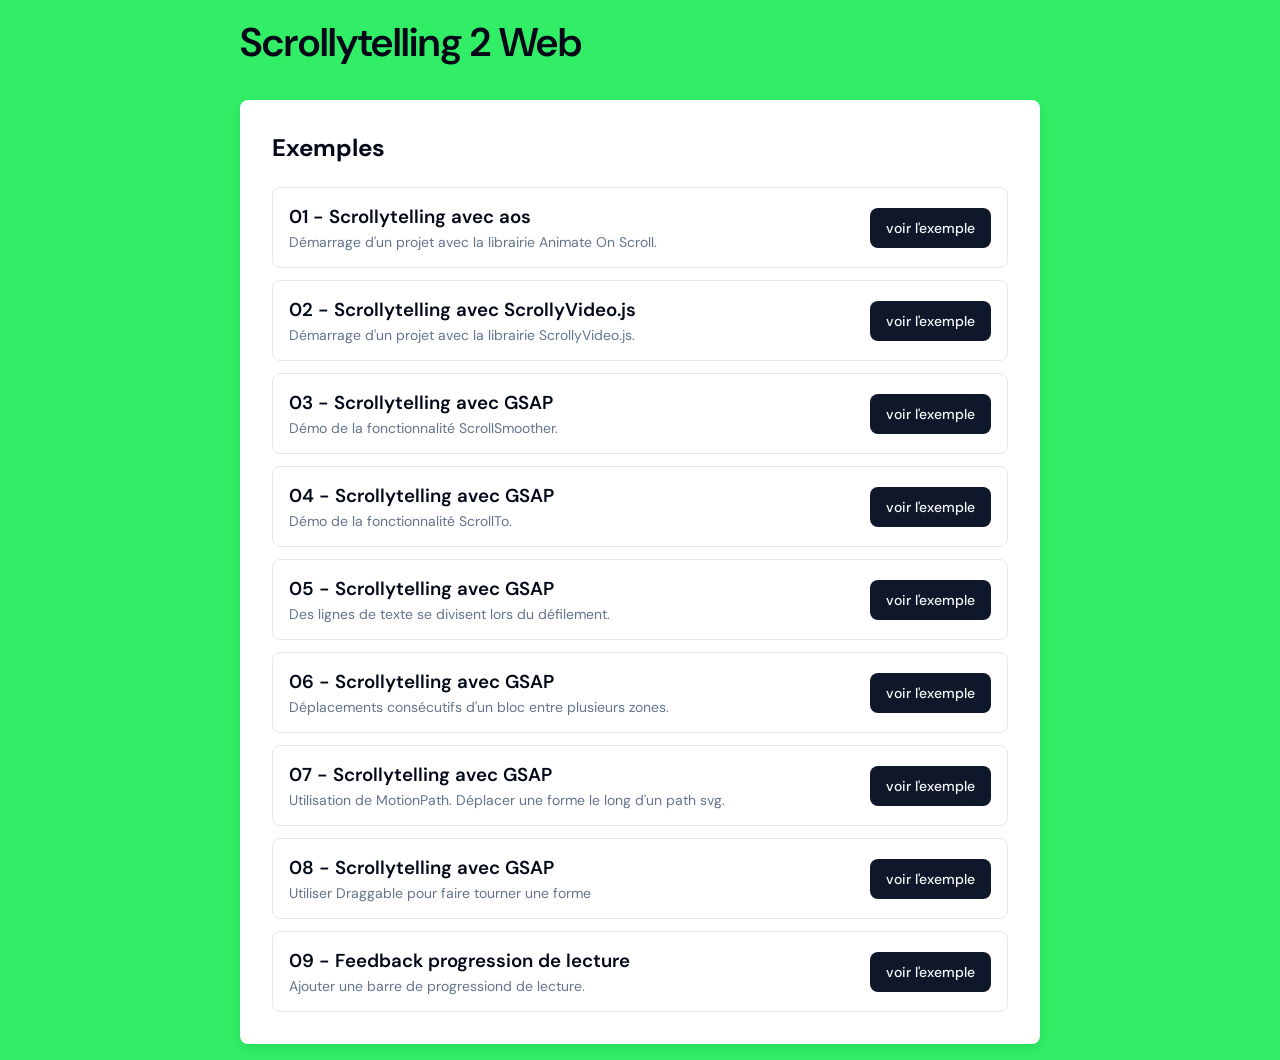
==== index.html @ ee950cd8 "update nov 2026" ====
<!DOCTYPE html>
<html lang="fr">

    <head>
        <meta charset="UTF-8">
        <meta name="viewport" content="width=device-width, initial-scale=1.0">
        <link rel="icon" type="image/x-icon" href="favicon.ico">
        <title>Scrollytelling 2 Web</title>
        <style>
            @import url('https://fonts.googleapis.com/css2?family=DM+Sans:ital,opsz,wght@0,9..40,100..1000;1,9..40,100..1000&display=swap');

            /* Variables pour les couleurs inspirées de shadcn/ui */
            :root {
                --background: hsl(0, 0%, 100%);
                --foreground: hsl(222.2, 84%, 4.9%);
                --card: hsl(0, 0%, 100%);
                --card-foreground: hsl(222.2, 84%, 4.9%);
                --popover: hsl(0, 0%, 100%);
                --popover-foreground: hsl(222.2, 84%, 4.9%);
                --primary: hsl(222.2, 47.4%, 11.2%);
                --primary-foreground: hsl(210, 40%, 98%);
                /* --secondary: hsl(210, 40%, 96.1%);*/
                --secondary: hsl(155, 49%, 49%);
                --secondary-foreground: hsl(222.2, 47.4%, 11.2%);
                --muted: hsl(278, 40%, 96%);
                --muted-foreground: hsl(215.4, 16.3%, 46.9%);
                --accent: hsl(210, 40%, 96.1%);
                --accent-foreground: hsl(222.2, 47.4%, 11.2%);
                --destructive: hsl(0, 84.2%, 60.2%);
                --destructive-foreground: hsl(210, 40%, 98%);
                --border: hsl(214.3, 31.8%, 91.4%);
                --input: hsl(214.3, 31.8%, 91.4%);
                --ring: hsl(222.2, 84%, 4.9%);
                --radius: 0.5rem;
            }

            /* Styles globaux */
            * {
                margin: 0;
                padding: 0;
                box-sizing: border-box;
                font-family: "DM Sans", sans-serif;
                font-optical-sizing: auto;
            }

            body {
                color: var(--foreground);
                display: flex;
                flex-direction: column;
                justify-content: center;
                align-items: center;
                min-height: 100vh;
                padding: 1rem;
                background-color: #31ee66;

            }

            .page-header {
                width: 100%;
                max-width: 800px;
                margin-bottom: 2rem;
                display: flex;
                align-items: center;
                gap: 1rem;
            }

            .container {
                width: 100%;
                max-width: 800px;
                padding: 2rem;
                background-color: white;
                border-radius: var(--radius);
                box-shadow: 0 4px 12px rgba(0, 0, 0, 0.1);
            }

            h1 {
                font-size: 2.5rem;
                font-weight: 600;
                color: var(--foreground);
            }

            .list {
                display: flex;
                flex-direction: column;
                gap: 0.75rem;
            }

            .list-item {
                display: flex;
                align-items: center;
                padding: 1rem;
                border-radius: var(--radius);
                border: 1px solid var(--border);
                background-color: var(--card);
                transition: all 0.2s ease;
            }

            .list-item:hover {
                box-shadow: 0 4px 12px rgba(0, 0, 0, 0.05);
                transform: translateY(-2px);
            }

            .list-content {
                flex-grow: 1;
                margin-right: 1rem;
            }

            .list-title {
                font-weight: 600;
                margin-bottom: 0.25rem;
                color: var(--foreground);
            }

            .list-description {
                color: var(--muted-foreground);
                font-size: 0.875rem;
            }

            .button {
                display: inline-flex;
                align-items: center;
                justify-content: center;
                white-space: nowrap;
                border-radius: var(--radius);
                font-size: 0.875rem;
                font-weight: 500;
                height: 2.5rem;
                padding-left: 1rem;
                padding-right: 1rem;
                background-color: var(--primary);
                color: var(--primary-foreground);
                text-decoration: none;
                transition: all 0.2s ease;
                border: none;
                cursor: pointer;
            }

            .button:hover {
                opacity: 0.9;
                transform: translateY(-1px);
            }

            .button:active {
                transform: translateY(0);
            }

            .button-secondary {
                background-color: var(--secondary);
                color: var(--secondary-foreground);
            }

            /* Animation pour les nouveaux éléments */
            @keyframes fadeIn {
                from {
                    opacity: 0;
                    transform: translateY(10px);
                }

                to {
                    opacity: 1;
                    transform: translateY(0);
                }
            }

            .fade-in {
                animation: fadeIn 0.3s ease forwards;
            }
        </style>


    </head>

    <body>
        <div class="page-header">
            <h1>Scrollytelling 2 Web</h1>
        </div>

        <div class="container">
            <h2 style="margin-bottom: 1.5rem; font-size: 1.5rem;">Exemples</h2>
            <div class="list" id="list">
                <!-- Les éléments de liste seront ajoutés par JavaScript -->
            </div>
        </div>

        <script>
            // Données de la liste
            const listItems = [
                {
                    title: "01 - Scrollytelling avec aos",
                    description: "Démarrage d'un projet avec la librairie Animate On Scroll.",
                    link: "01/index.html"
                },
                {
                    title: "02 - Scrollytelling avec ScrollyVideo.js",
                    description: "Démarrage d'un projet avec la librairie ScrollyVideo.js.",
                    link: "02/index.html"
                },
                {
                    title: "03 - Scrollytelling avec GSAP",
                    description: "Démo de la fonctionnalité ScrollSmoother.",
                    link: "03/index.html"
                },
                {
                    title: "04 - Scrollytelling avec GSAP",
                    description: "Démo de la fonctionnalité ScrollTo.",
                    link: "04/index.html"
                },
                {
                    title: "05 - Scrollytelling avec GSAP",
                    description: "Des lignes de texte se divisent lors du défilement.",
                    link: "05/index.html"
                },
                {
                    title: "06 - Scrollytelling avec GSAP",
                    description: "Déplacements consécutifs d'un bloc entre plusieurs zones.",
                    link: "06/index.html"
                },
                {
                    title: "07 - Scrollytelling avec GSAP",
                    description: "Utilisation de MotionPath. Déplacer une forme le long d'un path svg.",
                    link: "07/index.html"
                },
                {
                    title: "08 - Scrollytelling avec GSAP",
                    description: "Utiliser Draggable pour faire tourner une forme",
                    link: "08/index.html"
                },
                {
                    title: "09 - Feedback progression de lecture",
                    description: "Ajouter une barre de progressiond de lecture.",
                    link: "09/index.html"
                }
            ];

            // Fonction pour créer un élément de liste
            function createListItem(item, index) {
                const listItem = document.createElement('div');
                listItem.className = 'list-item fade-in';
                listItem.style.animationDelay = `${index * 0.1}s`;

                const content = document.createElement('div');
                content.className = 'list-content';

                const title = document.createElement('h3');
                title.className = 'list-title';
                title.textContent = item.title;

                const description = document.createElement('p');
                description.className = 'list-description';
                description.textContent = item.description;

                const button = document.createElement('a');
                button.className = 'button';
                button.href = item.link;
                button.textContent = 'voir l\'exemple';

                content.appendChild(title);
                content.appendChild(description);
                listItem.appendChild(content);
                listItem.appendChild(button);

                return listItem;
            }

            // Fonction pour ajouter les éléments à la liste
            function renderList() {
                const listContainer = document.getElementById('list');
                listContainer.innerHTML = '';

                listItems.forEach((item, index) => {
                    const listItemElement = createListItem(item, index);
                    listContainer.appendChild(listItemElement);
                });
            }

            // Initialisation de la liste
            document.addEventListener('DOMContentLoaded', () => {
                renderList();

                // Ajout d'un événement au bouton du header (si besoin d'actions supplémentaires)
                document.getElementById('header-button').addEventListener('click', function () {
                    // Déjà géré par l'attribut onclick="playNote()"
                });
            });

            // Fonction pour ajouter un nouvel élément (exemple d'utilisation)
            function addItem(title, description, link) {
                listItems.push({ title, description, link });
                renderList();
            }
        </script>
    </body>

</html>
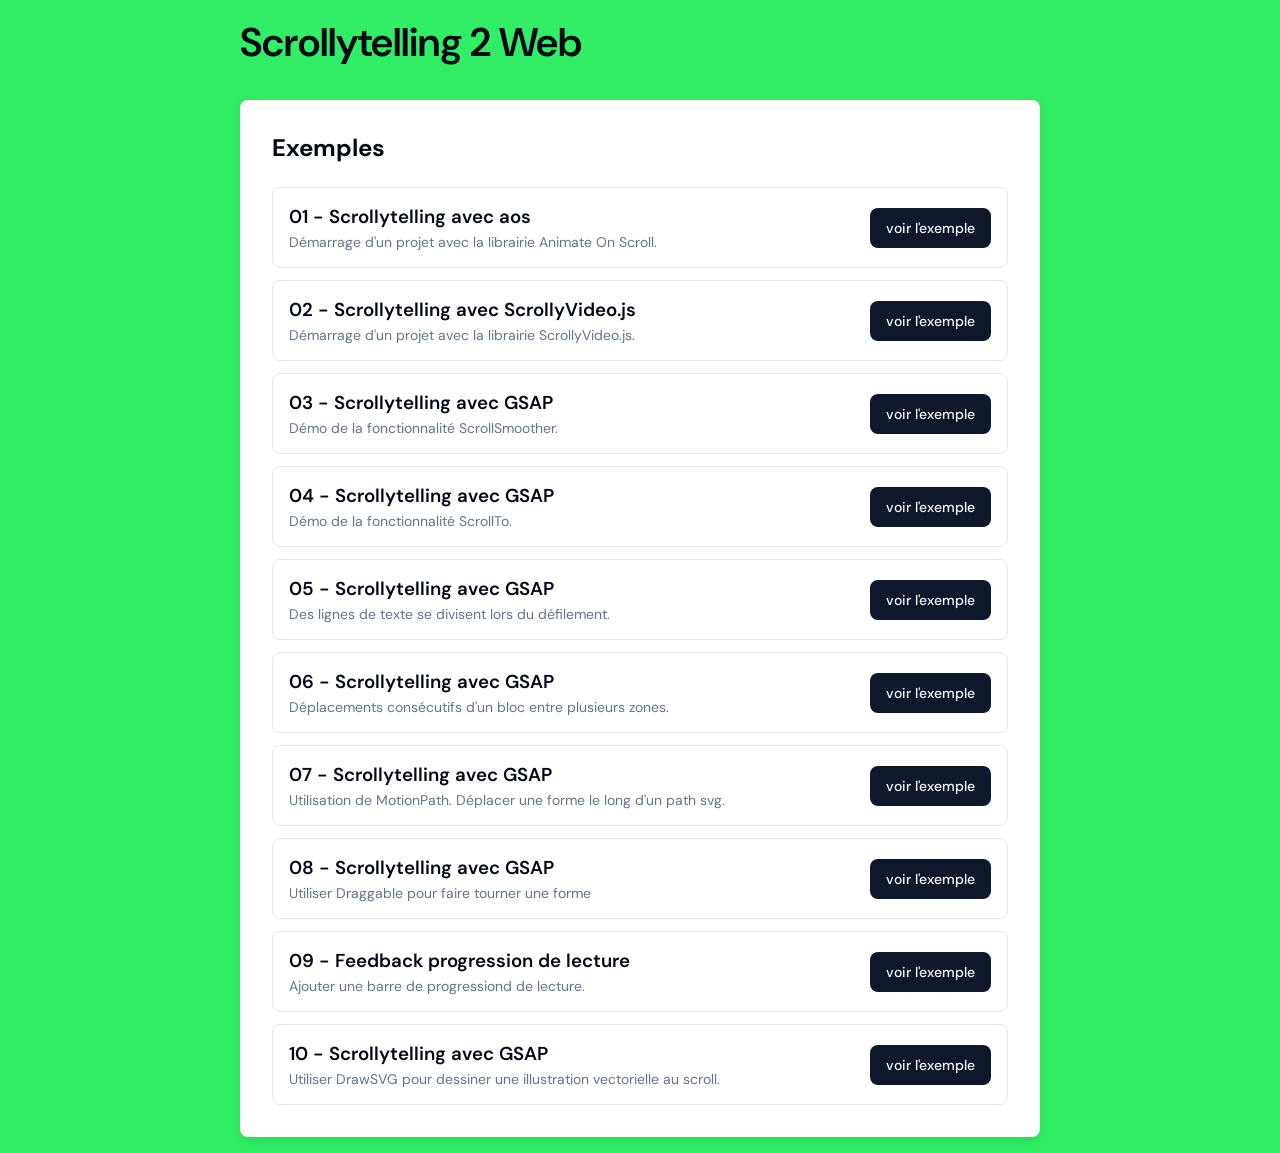
==== commit a4ae697f: "update demo 10 draw scroll" ====
--- a/index.html
+++ b/index.html
@@ -229,6 +229,11 @@
                     title: "09 - Feedback progression de lecture",
                     description: "Ajouter une barre de progressiond de lecture.",
                     link: "09/index.html"
+                },
+                {
+                    title: "10 - Scrollytelling avec GSAP",
+                    description: "Utiliser DrawSVG pour dessiner une illustration vectorielle au scroll.",
+                    link: "10/index.html"
                 }
             ];
 
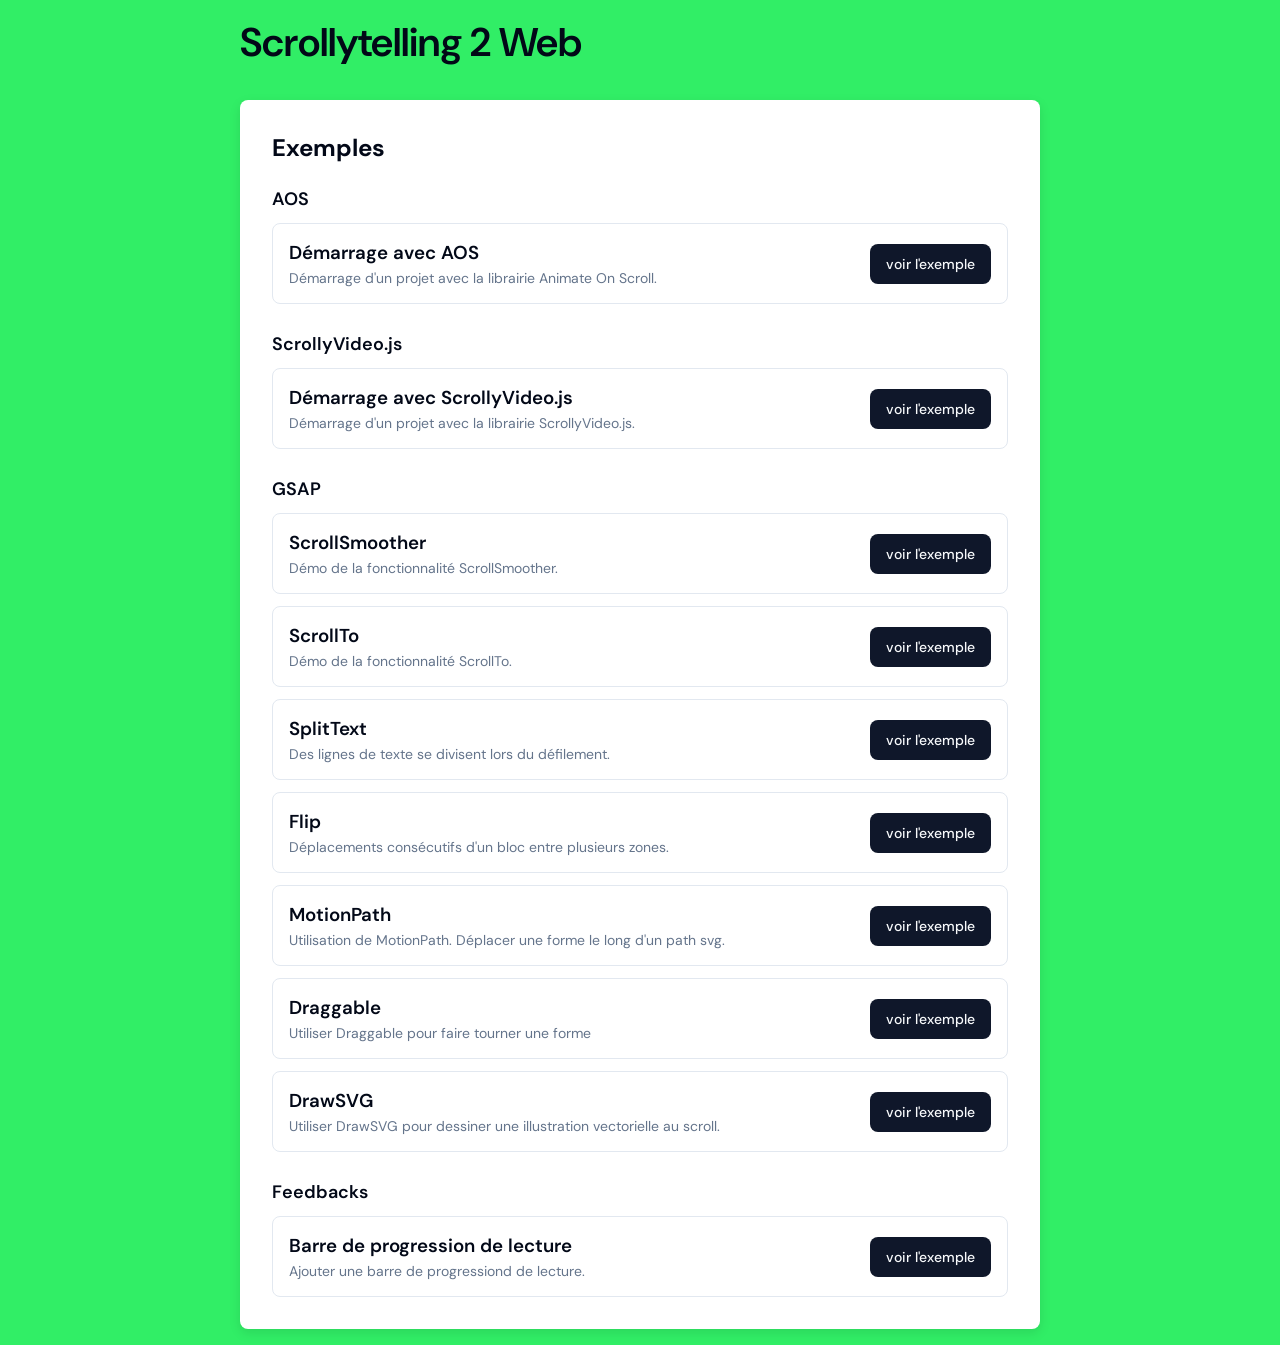
==== commit a99285fe: "update index.html" ====
--- a/index.html
+++ b/index.html
@@ -85,6 +85,17 @@
                 gap: 0.75rem;
             }
 
+            .list-group-title {
+                font-size: 1.125rem;
+                font-weight: 600;
+                margin-top: 1rem;
+                color: var(--foreground);
+            }
+
+            .list-group-title:first-child {
+                margin-top: 0;
+            }
+
             .list-item {
                 display: flex;
                 align-items: center;
@@ -186,54 +197,64 @@
             // Données de la liste
             const listItems = [
                 {
-                    title: "01 - Scrollytelling avec aos",
+                    group: "AOS",
+                    title: "Démarrage avec AOS",
                     description: "Démarrage d'un projet avec la librairie Animate On Scroll.",
                     link: "01/index.html"
                 },
                 {
-                    title: "02 - Scrollytelling avec ScrollyVideo.js",
+                    group: "ScrollyVideo.js",
+                    title: "Démarrage avec ScrollyVideo.js",
                     description: "Démarrage d'un projet avec la librairie ScrollyVideo.js.",
                     link: "02/index.html"
                 },
                 {
-                    title: "03 - Scrollytelling avec GSAP",
+                    group: "GSAP",
+                    title: "ScrollSmoother",
                     description: "Démo de la fonctionnalité ScrollSmoother.",
                     link: "03/index.html"
                 },
                 {
-                    title: "04 - Scrollytelling avec GSAP",
+                    group: "GSAP",
+                    title: "ScrollTo",
                     description: "Démo de la fonctionnalité ScrollTo.",
                     link: "04/index.html"
                 },
                 {
-                    title: "05 - Scrollytelling avec GSAP",
+                    group: "GSAP",
+                    title: "SplitText",
                     description: "Des lignes de texte se divisent lors du défilement.",
                     link: "05/index.html"
                 },
                 {
-                    title: "06 - Scrollytelling avec GSAP",
+                    group: "GSAP",
+                    title: "Flip",
                     description: "Déplacements consécutifs d'un bloc entre plusieurs zones.",
                     link: "06/index.html"
                 },
                 {
-                    title: "07 - Scrollytelling avec GSAP",
+                    group: "GSAP",
+                    title: "MotionPath",
                     description: "Utilisation de MotionPath. Déplacer une forme le long d'un path svg.",
                     link: "07/index.html"
                 },
                 {
-                    title: "08 - Scrollytelling avec GSAP",
+                    group: "GSAP",
+                    title: "Draggable",
                     description: "Utiliser Draggable pour faire tourner une forme",
                     link: "08/index.html"
                 },
                 {
-                    title: "09 - Feedback progression de lecture",
+                    group: "GSAP",
+                    title: "DrawSVG",
+                    description: "Utiliser DrawSVG pour dessiner une illustration vectorielle au scroll.",
+                    link: "10/index.html"
+                },
+                {
+                    group: "Feedbacks",
+                    title: "Barre de progression de lecture",
                     description: "Ajouter une barre de progressiond de lecture.",
                     link: "09/index.html"
-                },
-                {
-                    title: "10 - Scrollytelling avec GSAP",
-                    description: "Utiliser DrawSVG pour dessiner une illustration vectorielle au scroll.",
-                    link: "10/index.html"
                 }
             ];
 
@@ -272,7 +293,18 @@
                 const listContainer = document.getElementById('list');
                 listContainer.innerHTML = '';
 
+                let currentGroup = null;
+
                 listItems.forEach((item, index) => {
+                    // Titre de groupe quand on change de librairie
+                    if (item.group !== currentGroup) {
+                        currentGroup = item.group;
+                        const groupTitle = document.createElement('h3');
+                        groupTitle.className = 'list-group-title';
+                        groupTitle.textContent = item.group;
+                        listContainer.appendChild(groupTitle);
+                    }
+
                     const listItemElement = createListItem(item, index);
                     listContainer.appendChild(listItemElement);
                 });
@@ -289,8 +321,8 @@
             });
 
             // Fonction pour ajouter un nouvel élément (exemple d'utilisation)
-            function addItem(title, description, link) {
-                listItems.push({ title, description, link });
+            function addItem(group, title, description, link) {
+                listItems.push({ group, title, description, link });
                 renderList();
             }
         </script>
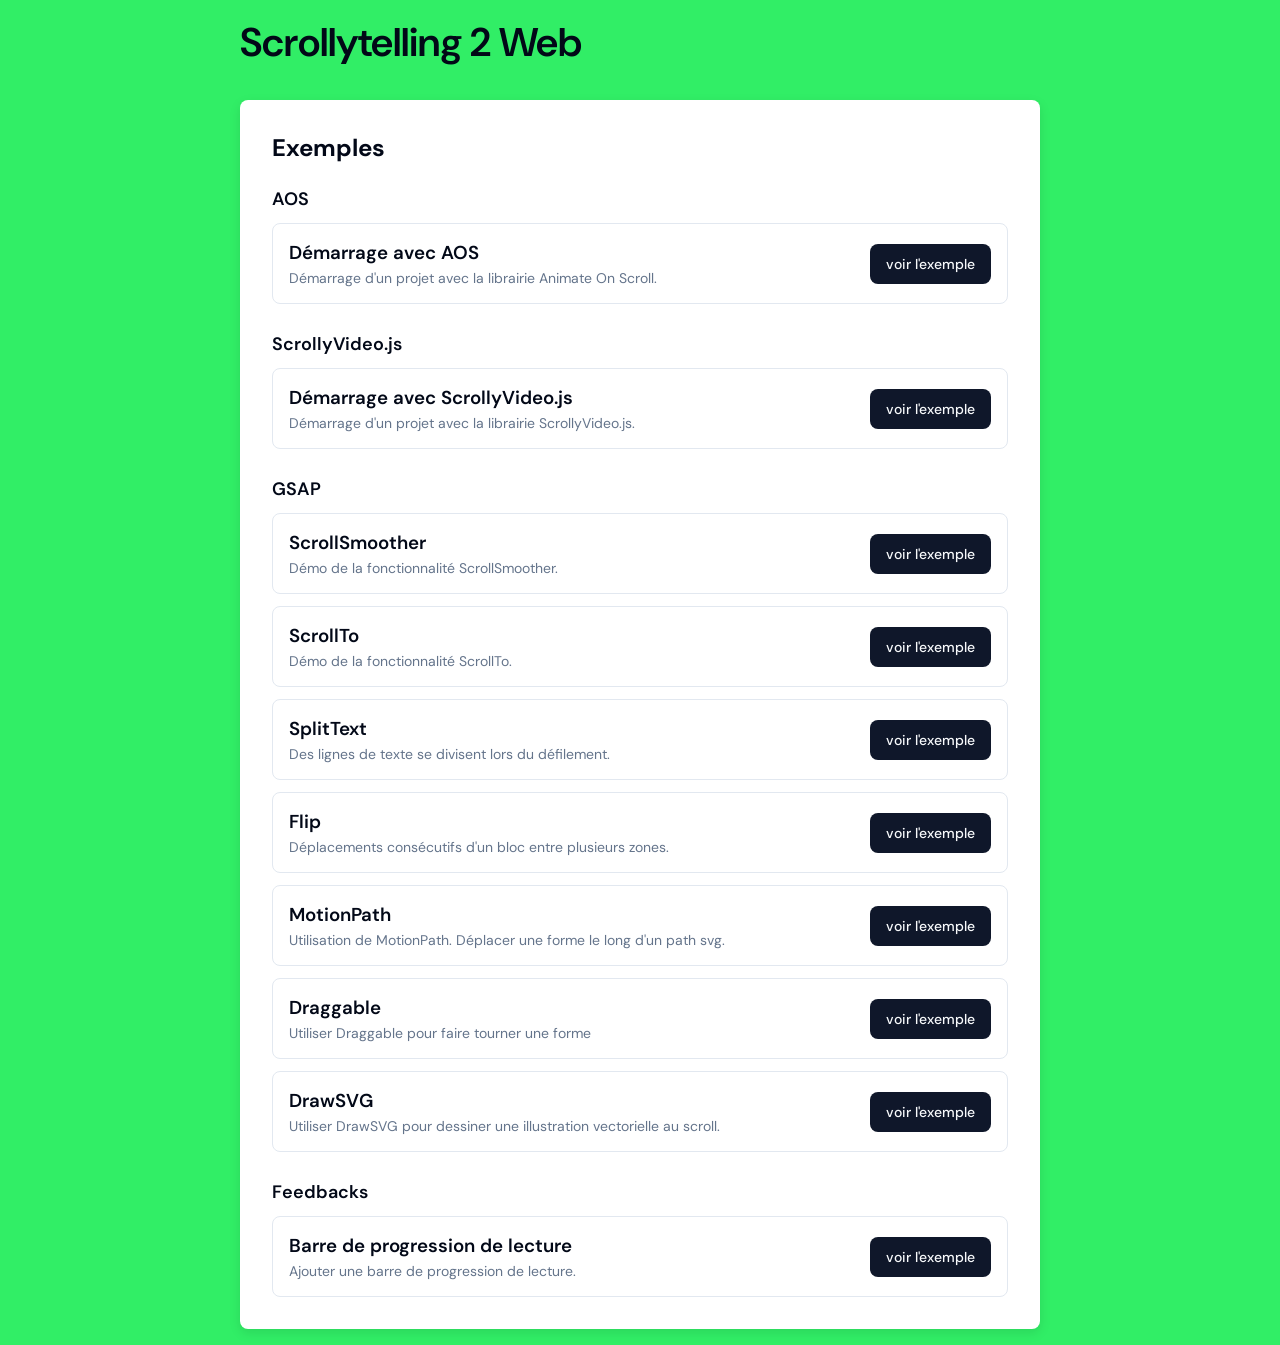
==== commit 1bccb732: "update index.html" ====
--- a/index.html
+++ b/index.html
@@ -253,7 +253,7 @@
                 {
                     group: "Feedbacks",
                     title: "Barre de progression de lecture",
-                    description: "Ajouter une barre de progressiond de lecture.",
+                    description: "Ajouter une barre de progression de lecture.",
                     link: "09/index.html"
                 }
             ];
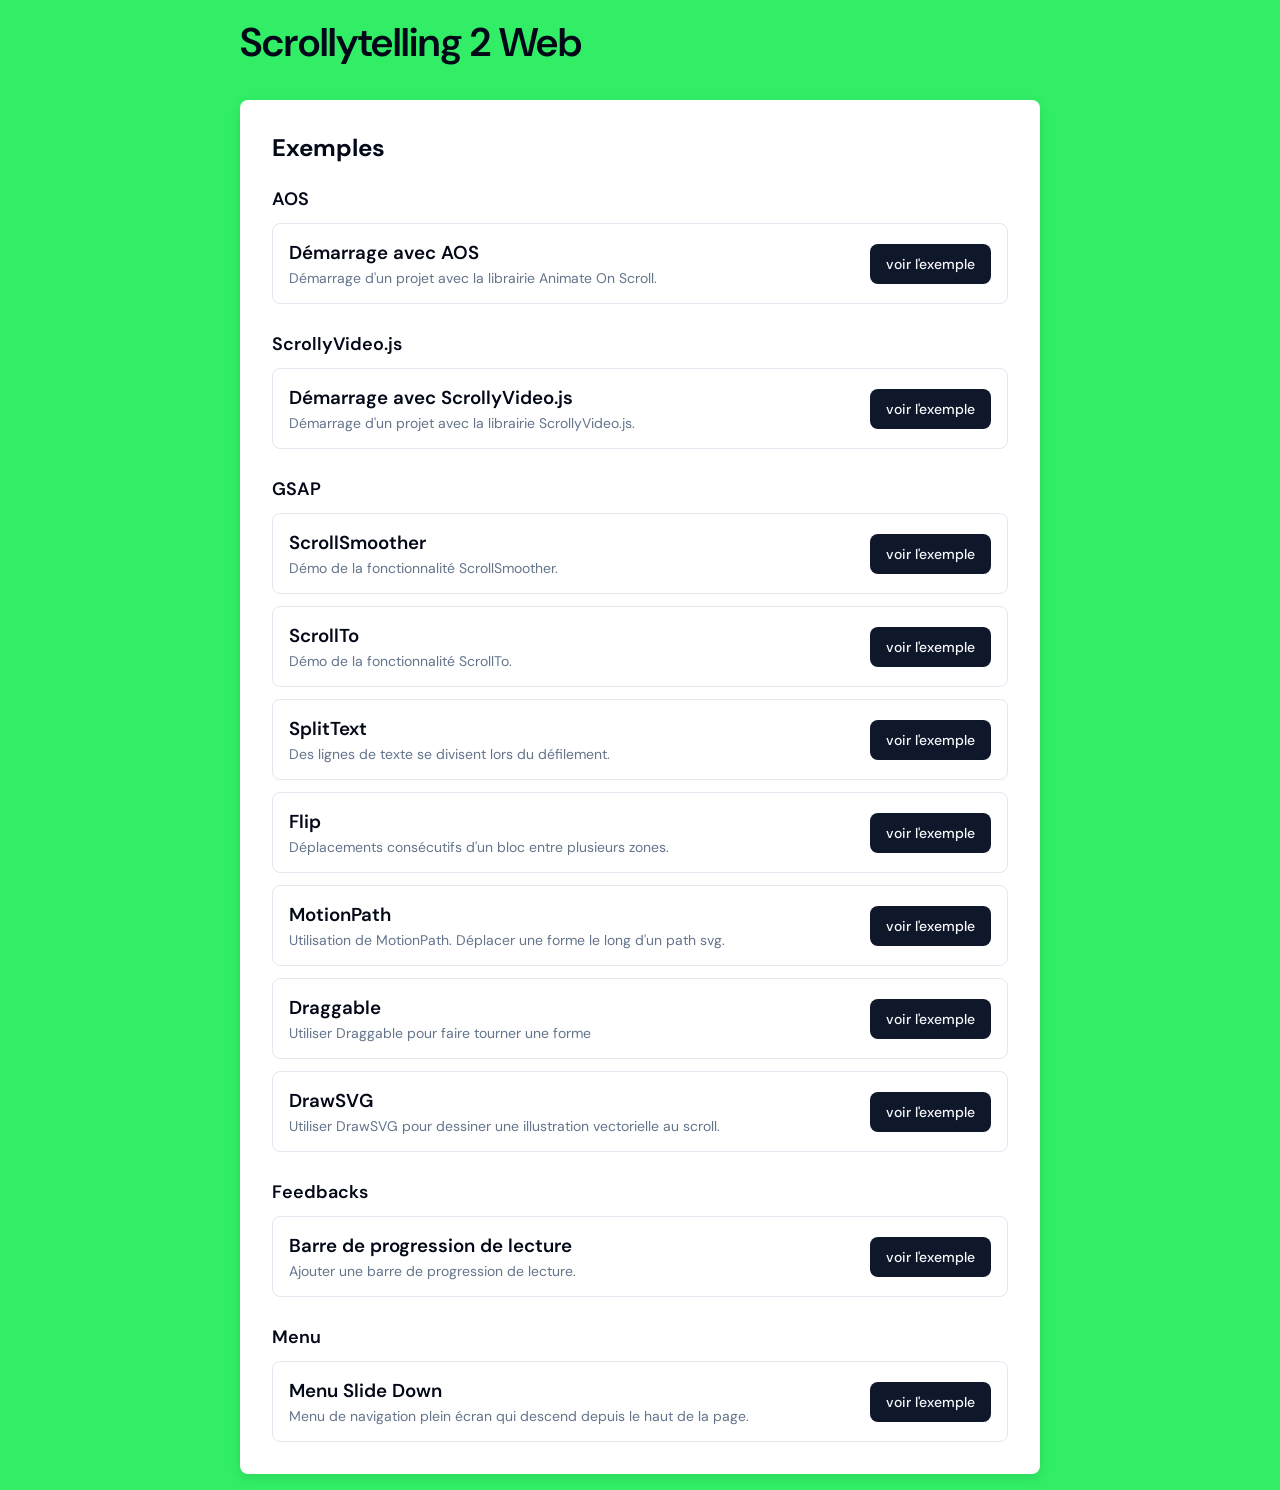
==== commit a4b99647: "update démo menu" ====
--- a/index.html
+++ b/index.html
@@ -255,6 +255,12 @@
                     title: "Barre de progression de lecture",
                     description: "Ajouter une barre de progression de lecture.",
                     link: "09/index.html"
+                },
+                {
+                    group: "Menu",
+                    title: "Menu Slide Down",
+                    description: "Menu de navigation plein écran qui descend depuis le haut de la page.",
+                    link: "11/index.html"
                 }
             ];
 
